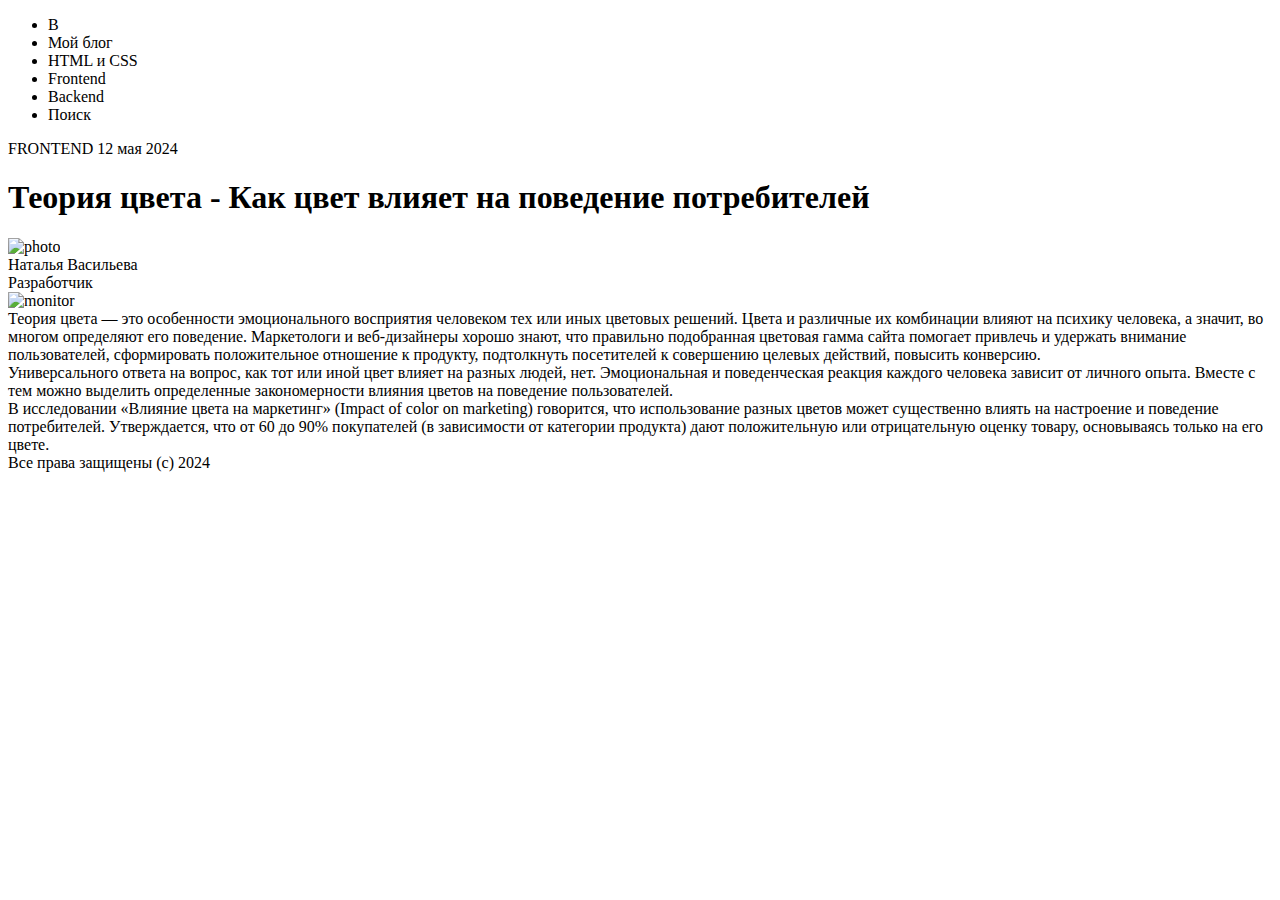
==== 1-Blog/index.html @ e9310d1b "semantic2" ====
<!doctype html>
<html lang="en">
<head>
    <meta charset="UTF-8">
    <meta name="viewport"
          content="width=device-width, user-scalable=no, initial-scale=1.0, maximum-scale=1.0, minimum-scale=1.0">
    <meta http-equiv="X-UA-Compatible" content="ie=edge">
    <title>1-Blog</title>
</head>
<body>
    <header>
        <nav>
            <ul>
                <li>B</li>
                <li>Мой блог</li>
                <li>HTML и CSS</li>
                <li>Frontend</li>
                <li>Backend</li>
                <li>Поиск</li>
             </ul>
        </nav>
    </header>

    <main>
        <article>
            <div>FRONTEND 12 мая 2024</div>
            <h1>Теория цвета - Как цвет влияет на поведение потребителей</h1>
            <div>
                <img src="#" alt="photo">
                <div>Наталья Васильева</div>
                <div>Разработчик</div>
            </div>

            <div>
                <img src="#" alt="monitor">
            </div>

            <div>Теория цвета — это особенности эмоционального восприятия человеком тех или иных цветовых решений. Цвета и различные их комбинации влияют на психику человека, а значит, во многом определяют его поведение. Маркетологи и веб-дизайнеры хорошо знают, что правильно подобранная цветовая гамма сайта помогает привлечь и удержать внимание пользователей, сформировать положительное отношение к продукту, подтолкнуть посетителей к совершению целевых действий, повысить конверсию.</div>
            <div>Универсального ответа на вопрос, как тот или иной цвет влияет на разных людей, нет. Эмоциональная и поведенческая реакция каждого человека зависит от личного опыта. Вместе с тем можно выделить определенные закономерности влияния цветов на поведение пользователей.</div>
            <div>В исследовании «Влияние цвета на маркетинг» (Impact of color on marketing) говорится, что использование разных цветов может существенно влиять на настроение и поведение потребителей. Утверждается, что от 60 до 90% покупателей (в зависимости от категории продукта) дают положительную или отрицательную оценку товару, основываясь только на его цвете.</div>
        </article>

    </main>

        <footer>
            <div>Все права защищены (c) 2024</div>
        </footer>
</body>
</html>
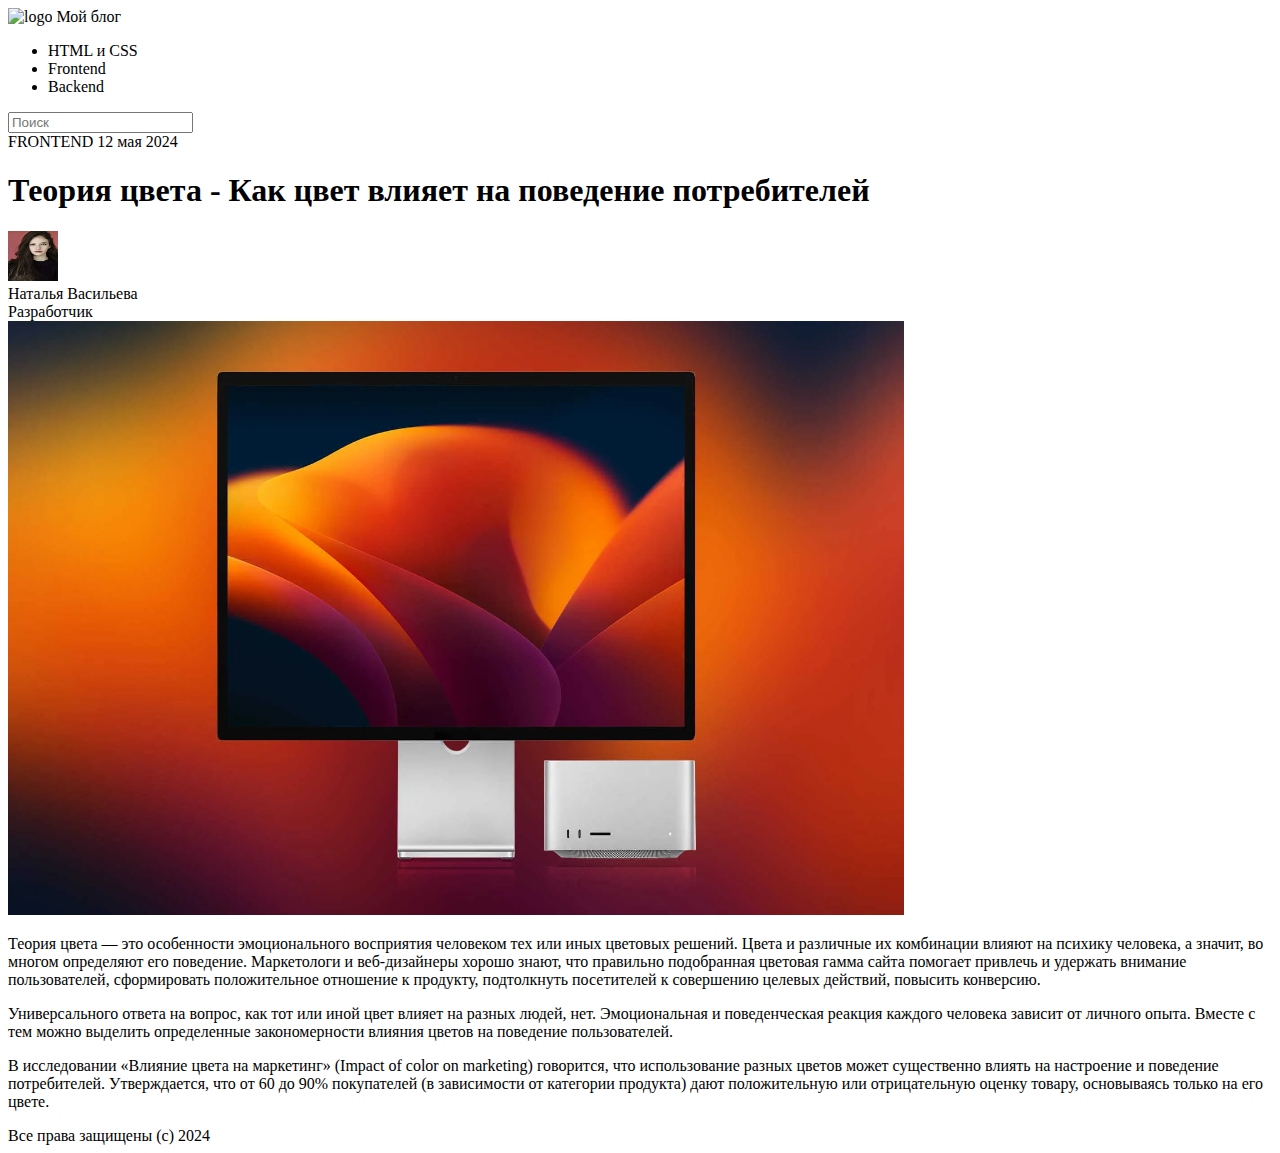
==== commit 7b4fa77c: "homework 1-blog" ====
--- a/1-Blog/index.html
+++ b/1-Blog/index.html
@@ -9,41 +9,59 @@
 </head>
 <body>
     <header>
+        <div>
+            <img src="#" alt="logo">
+            <span>Мой блог</span>
+        </div>
+
         <nav>
             <ul>
-                <li>B</li>
-                <li>Мой блог</li>
                 <li>HTML и CSS</li>
                 <li>Frontend</li>
                 <li>Backend</li>
-                <li>Поиск</li>
              </ul>
+            <form action="/search" method="get">
+                <div>
+                    <label for="search"></label>
+                    <input
+                            id="search"
+                            type="text"
+                            placeholder="Поиск"
+                            name="request"
+                    />
+                </div>
+            </form>
         </nav>
     </header>
 
     <main>
         <article>
             <div>FRONTEND 12 мая 2024</div>
+
             <h1>Теория цвета - Как цвет влияет на поведение потребителей</h1>
+
             <div>
-                <img src="#" alt="photo">
+                <img src="./images/avatar.png" alt="avatar"  width="50px" height="50px">
                 <div>Наталья Васильева</div>
                 <div>Разработчик</div>
             </div>
 
             <div>
-                <img src="#" alt="monitor">
+                <img src="./images/monitor_colors.png" alt="monitor and theory of colors" width="896px" height="594px">
             </div>
 
-            <div>Теория цвета — это особенности эмоционального восприятия человеком тех или иных цветовых решений. Цвета и различные их комбинации влияют на психику человека, а значит, во многом определяют его поведение. Маркетологи и веб-дизайнеры хорошо знают, что правильно подобранная цветовая гамма сайта помогает привлечь и удержать внимание пользователей, сформировать положительное отношение к продукту, подтолкнуть посетителей к совершению целевых действий, повысить конверсию.</div>
-            <div>Универсального ответа на вопрос, как тот или иной цвет влияет на разных людей, нет. Эмоциональная и поведенческая реакция каждого человека зависит от личного опыта. Вместе с тем можно выделить определенные закономерности влияния цветов на поведение пользователей.</div>
-            <div>В исследовании «Влияние цвета на маркетинг» (Impact of color on marketing) говорится, что использование разных цветов может существенно влиять на настроение и поведение потребителей. Утверждается, что от 60 до 90% покупателей (в зависимости от категории продукта) дают положительную или отрицательную оценку товару, основываясь только на его цвете.</div>
+            <div>
+                <p>Теория цвета — это особенности эмоционального восприятия человеком тех или иных цветовых решений. Цвета и различные их комбинации влияют на психику человека, а значит, во многом определяют его поведение. Маркетологи и веб-дизайнеры хорошо знают, что правильно подобранная цветовая гамма сайта помогает привлечь и удержать внимание пользователей, сформировать положительное отношение к продукту, подтолкнуть посетителей к совершению целевых действий, повысить конверсию.</p>
+                <p>Универсального ответа на вопрос, как тот или иной цвет влияет на разных людей, нет. Эмоциональная и поведенческая реакция каждого человека зависит от личного опыта. Вместе с тем можно выделить определенные закономерности влияния цветов на поведение пользователей.</p>
+                <p>В исследовании «Влияние цвета на маркетинг» (Impact of color on marketing) говорится, что использование разных цветов может существенно влиять на настроение и поведение потребителей. Утверждается, что от 60 до 90% покупателей (в зависимости от категории продукта) дают положительную или отрицательную оценку товару, основываясь только на его цвете.</p>
+            </div>
         </article>
 
     </main>
 
-        <footer>
-            <div>Все права защищены (c) 2024</div>
-        </footer>
+    <footer>
+        <div>Все права защищены (c) 2024</div>
+    </footer>
+
 </body>
 </html>
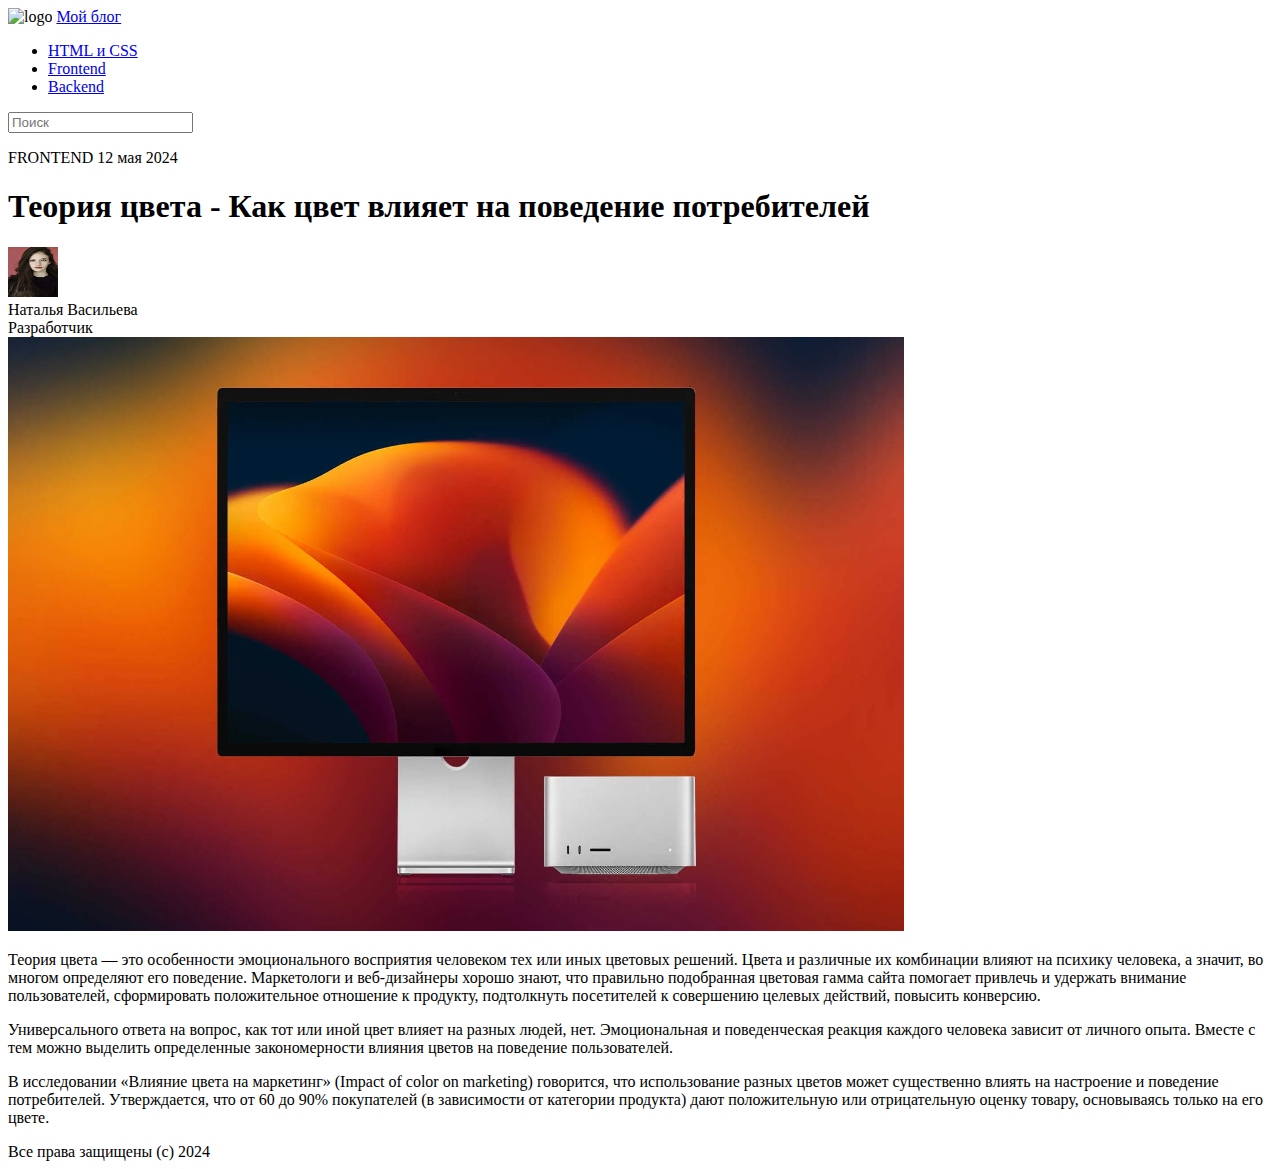
==== commit 90f03537: "edits" ====
--- a/1-Blog/index.html
+++ b/1-Blog/index.html
@@ -11,14 +11,14 @@
     <header>
         <div>
             <img src="#" alt="logo">
-            <span>Мой блог</span>
+            <a href="#">Мой блог</a>
         </div>
 
         <nav>
             <ul>
-                <li>HTML и CSS</li>
-                <li>Frontend</li>
-                <li>Backend</li>
+                <li><a href="#">HTML и CSS</a></li>
+                <li><a href="#">Frontend</a></li>
+                <li><a href="#">Backend</a></li>
              </ul>
             <form action="/search" method="get">
                 <div>
@@ -36,7 +36,7 @@
 
     <main>
         <article>
-            <div>FRONTEND 12 мая 2024</div>
+            <p>FRONTEND 12 мая 2024</p>
 
             <h1>Теория цвета - Как цвет влияет на поведение потребителей</h1>
 
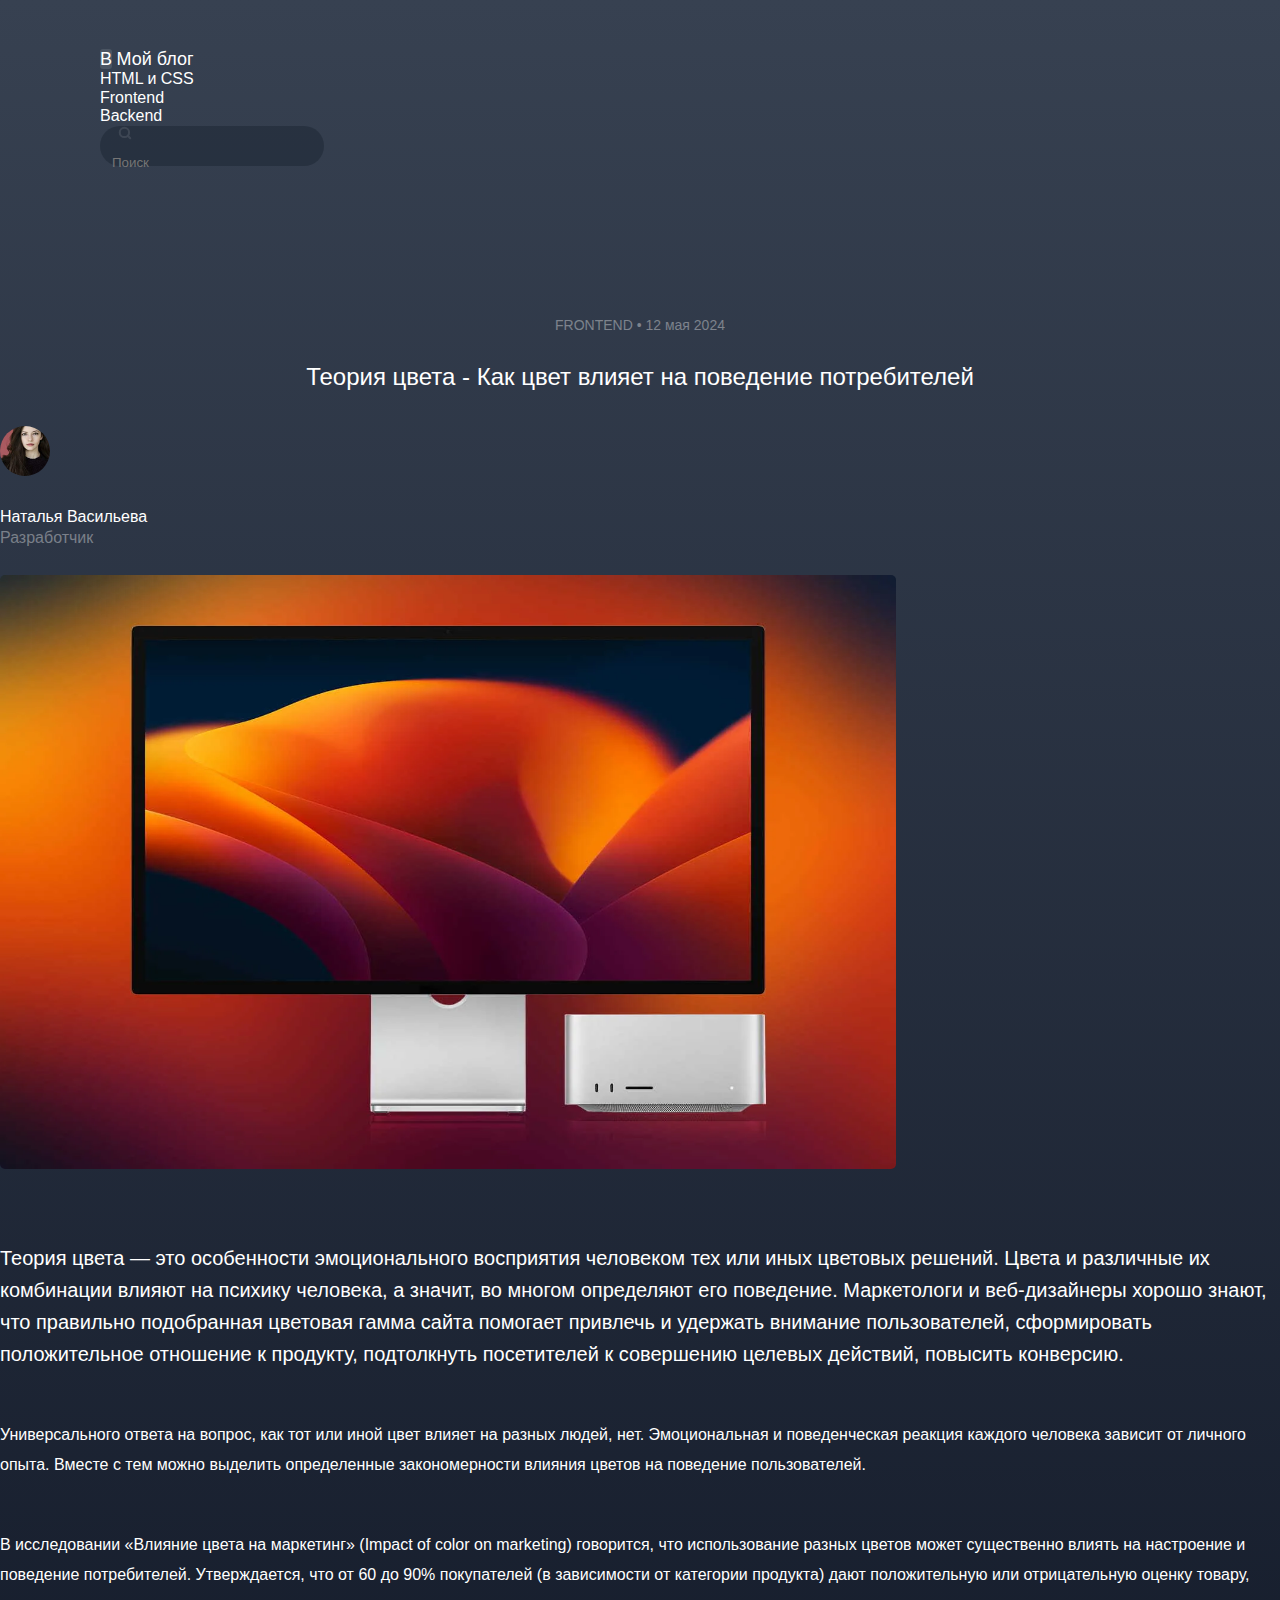
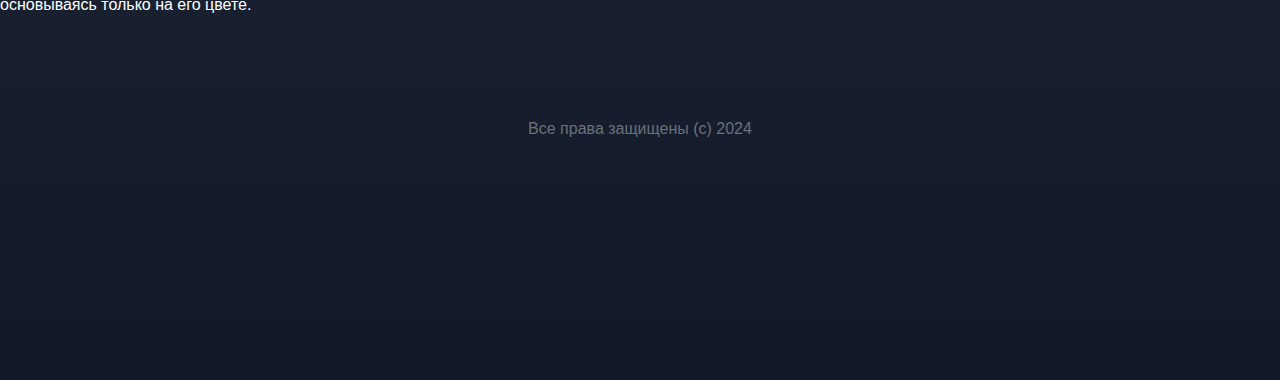
==== commit 2c7730a2: "homework-2" ====
--- a/1-Blog/index.html
+++ b/1-Blog/index.html
@@ -6,13 +6,16 @@
           content="width=device-width, user-scalable=no, initial-scale=1.0, maximum-scale=1.0, minimum-scale=1.0">
     <meta http-equiv="X-UA-Compatible" content="ie=edge">
     <title>1-Blog</title>
+    <link rel="stylesheet" href="./styles/styles.css">
 </head>
 <body>
     <header>
-        <div>
-            <img src="#" alt="logo">
-            <a href="#">Мой блог</a>
+        <a href="#">
+            <div>
+                <span class="logo">B</span>
+                <span class="text_logo">Мой блог</span>
         </div>
+        </a>
 
         <nav>
             <ul>
@@ -21,8 +24,9 @@
                 <li><a href="#">Backend</a></li>
              </ul>
             <form action="/search" method="get">
-                <div>
+                <div class="input-container">
                     <label for="search"></label>
+                    <img src="./images/search.svg" alt="search">
                     <input
                             id="search"
                             type="text"
@@ -36,31 +40,33 @@
 
     <main>
         <article>
-            <p>FRONTEND 12 мая 2024</p>
+            <div class="theme-date">
+                <span>FRONTEND</span> • <span>12 мая 2024</span>
+            </div>
 
             <h1>Теория цвета - Как цвет влияет на поведение потребителей</h1>
 
             <div>
-                <img src="./images/avatar.png" alt="avatar"  width="50px" height="50px">
-                <div>Наталья Васильева</div>
-                <div>Разработчик</div>
+                <img src="./images/avatar.png" alt="avatar" class="author-avatar">
+                <p class="author-name">Наталья Васильева</p>
+                <p class="author-title">Разработчик</p>
             </div>
 
             <div>
-                <img src="./images/monitor_colors.png" alt="monitor and theory of colors" width="896px" height="594px">
+                <img src="./images/monitor_colors.png" alt="monitor and theory of colors" class="img-monitor">
             </div>
 
             <div>
-                <p>Теория цвета — это особенности эмоционального восприятия человеком тех или иных цветовых решений. Цвета и различные их комбинации влияют на психику человека, а значит, во многом определяют его поведение. Маркетологи и веб-дизайнеры хорошо знают, что правильно подобранная цветовая гамма сайта помогает привлечь и удержать внимание пользователей, сформировать положительное отношение к продукту, подтолкнуть посетителей к совершению целевых действий, повысить конверсию.</p>
-                <p>Универсального ответа на вопрос, как тот или иной цвет влияет на разных людей, нет. Эмоциональная и поведенческая реакция каждого человека зависит от личного опыта. Вместе с тем можно выделить определенные закономерности влияния цветов на поведение пользователей.</p>
-                <p>В исследовании «Влияние цвета на маркетинг» (Impact of color on marketing) говорится, что использование разных цветов может существенно влиять на настроение и поведение потребителей. Утверждается, что от 60 до 90% покупателей (в зависимости от категории продукта) дают положительную или отрицательную оценку товару, основываясь только на его цвете.</p>
+                <p class="first-p">Теория цвета — это особенности эмоционального восприятия человеком тех или иных цветовых решений. Цвета и различные их комбинации влияют на психику человека, а значит, во многом определяют его поведение. Маркетологи и веб-дизайнеры хорошо знают, что правильно подобранная цветовая гамма сайта помогает привлечь и удержать внимание пользователей, сформировать положительное отношение к продукту, подтолкнуть посетителей к совершению целевых действий, повысить конверсию.</p>
+                <p class="second-p">Универсального ответа на вопрос, как тот или иной цвет влияет на разных людей, нет. Эмоциональная и поведенческая реакция каждого человека зависит от личного опыта. Вместе с тем можно выделить определенные закономерности влияния цветов на поведение пользователей.</p>
+                <p class="third-p">В исследовании «Влияние цвета на маркетинг» (Impact of color on marketing) говорится, что использование разных цветов может существенно влиять на настроение и поведение потребителей. Утверждается, что от 60 до 90% покупателей (в зависимости от категории продукта) дают положительную или отрицательную оценку товару, основываясь только на его цвете.</p>
             </div>
         </article>
 
     </main>
 
     <footer>
-        <div>Все права защищены (c) 2024</div>
+        <p>Все права защищены (c) 2024</p>
     </footer>
 
 </body>
--- a/1-Blog/styles/styles.css
+++ b/1-Blog/styles/styles.css
@@ -0,0 +1,148 @@
+body {
+    background: linear-gradient(180deg, #374151 0%, #111827 100%);
+    font-family: Roboto, sans-serif;
+    color: #FFFFFF;
+    margin: 0;
+}
+
+* {
+    box-sizing: border-box;
+}
+
+h1 {
+    font-size: 24px;
+    font-weight: 400;
+    line-height: 38px;
+    text-align: center;
+    margin: 0 0 30px 0;
+}
+
+header {
+    padding: 50px 100px;
+    margin-bottom: 90px;
+}
+
+nav ul {
+    list-style: none;
+    padding: 0;
+    margin: 0;
+}
+
+a {
+    text-decoration: none;
+    font-family: Roboto, sans-serif;
+    font-size: 16px;
+    font-weight: 400;
+    line-height: 18.75px;
+    color: #FFFFFF;
+}
+
+footer p {
+    margin: 0 0 242px 0;
+    text-align: center;
+    color: #FFFFFF60
+}
+
+input {
+    border: none;
+    background: transparent;
+    margin: 10px;
+    color: #FFFFFF60;
+}
+
+input:focus {
+    outline: none;
+    border: none;
+    color: #FFFFFF60;
+}
+
+.input-container {
+    background: #1F293799;
+    width: 224px;
+    height: 40px;
+    top: 71px;
+    left: 1036px;
+    border-radius: 100px;
+}
+
+.input-container img {
+    margin-left: 18px;
+}
+
+
+.logo {
+    background: #4B5563;
+    width: 35px;
+    height: 35px;
+    top: 72px;
+    left: 180px;
+    border-radius: 3px;
+    font-size: 18px;
+}
+
+.text_logo {
+    font-size: 18px;
+}
+
+.theme-date {
+    font-size: 14px;
+    font-weight: 400;
+    line-height: 38px;
+    text-align: center;
+    margin: 0 0 14px 0;
+    color: #FFFFFF60
+}
+
+.author-avatar {
+    width: 50px;
+    height: 50px;
+    top: 316px;
+    left: 640px;
+    border-radius: 25px;
+    object-fit: cover;
+    margin: 0 0 28px 0;
+}
+
+.author-name {
+    margin: 0 0 3px 0;
+}
+
+.author-title {
+    margin: 0 0 28px 0;
+    color: #FFFFFF60
+}
+
+.img-monitor {
+    width: 896px;
+    height: 594px;
+    top: 397px;
+    left: 272px;
+    border-radius: 5px;
+    object-fit: cover;
+    margin: 0 0 69px 0;
+}
+
+.first-p {
+    font-size: 20px;
+    font-weight: 400;
+    line-height: 32px;
+    margin: 0 0 50px 0;
+}
+
+.second-p {
+    font-size: 16px;
+    font-weight: 400;
+    line-height: 30px;
+    margin: 0 0 50px 0;
+}
+
+.third-p {
+    font-size: 16px;
+    font-weight: 400;
+    line-height: 30px;
+    margin: 0 0 100px 0;
+}
+
+
+
+
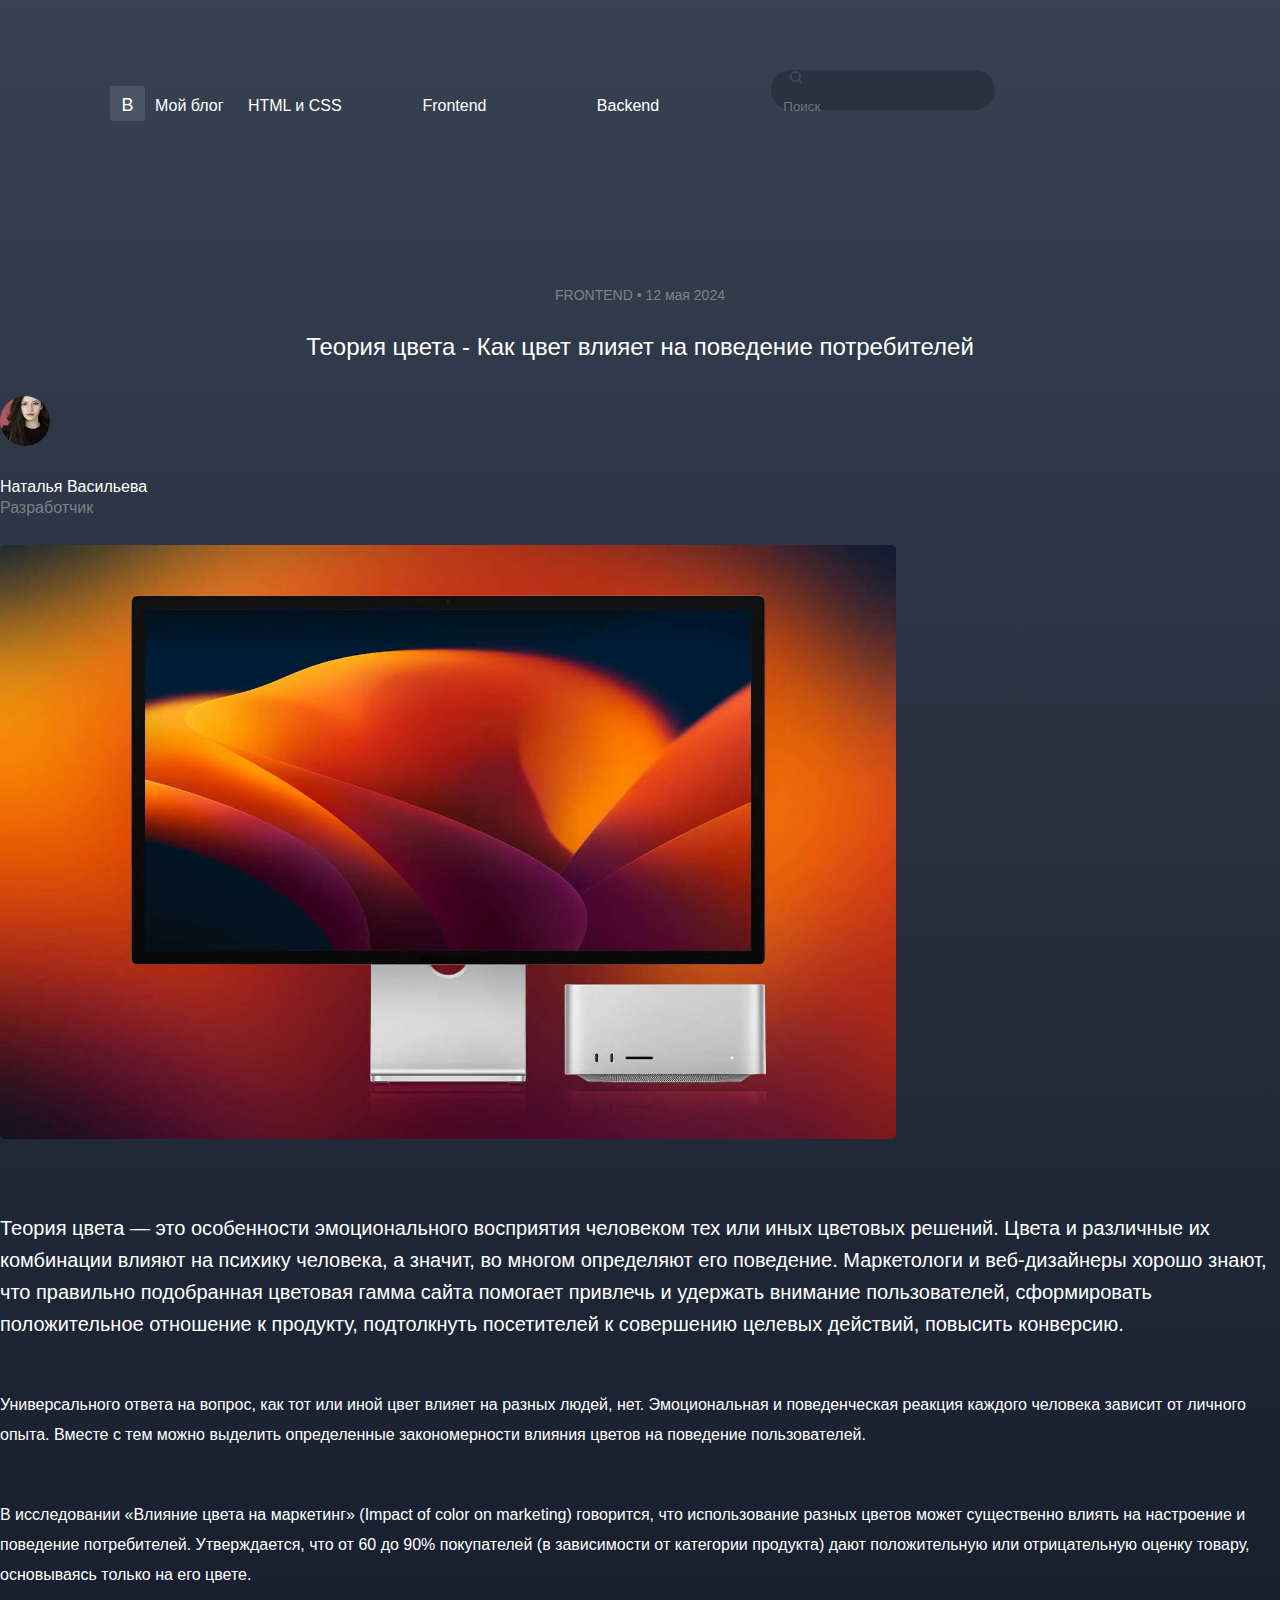
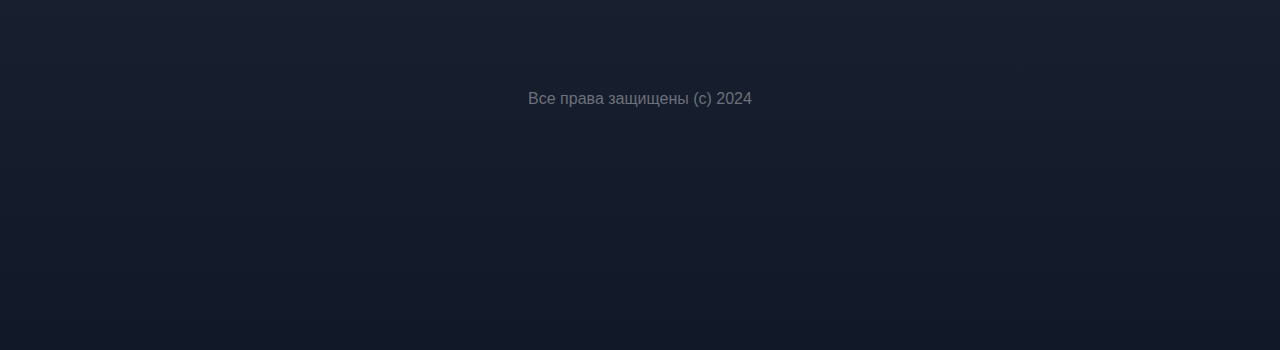
==== commit 04a34d74: "edits" ====
--- a/1-Blog/index.html
+++ b/1-Blog/index.html
@@ -10,20 +10,17 @@
 </head>
 <body>
     <header>
-        <a href="#">
-            <div>
-                <span class="logo">B</span>
-                <span class="text_logo">Мой блог</span>
-        </div>
-        </a>
+
+        <a href="#" class="logo-container"><p class="logo header-container">B</p>Мой блог</a>
 
         <nav>
             <ul>
-                <li><a href="#">HTML и CSS</a></li>
-                <li><a href="#">Frontend</a></li>
-                <li><a href="#">Backend</a></li>
+                <li class="header-container"><a href="#">HTML и CSS</a></li>
+                <li class="header-container"><a href="#">Frontend</a></li>
+                <li class="header-container"><a href="#">Backend</a></li>
              </ul>
-            <form action="/search" method="get">
+
+            <form action="/search" method="get" class="header-container">
                 <div class="input-container">
                     <label for="search"></label>
                     <img src="./images/search.svg" alt="search">
--- a/1-Blog/styles/styles.css
+++ b/1-Blog/styles/styles.css
@@ -22,10 +22,22 @@
     margin-bottom: 90px;
 }
 
+.header-container {
+    display: inline-block;
+    margin: 10px;
+    padding: 10px;
+    width: 150px;
+}
+
+nav {
+    display: inline-block;
+}
+
 nav ul {
     list-style: none;
     padding: 0;
     margin: 0;
+    display: inline-block;
 }
 
 a {
@@ -60,8 +72,6 @@
     background: #1F293799;
     width: 224px;
     height: 40px;
-    top: 71px;
-    left: 1036px;
     border-radius: 100px;
 }
 
@@ -74,10 +84,13 @@
     background: #4B5563;
     width: 35px;
     height: 35px;
-    top: 72px;
-    left: 180px;
     border-radius: 3px;
     font-size: 18px;
+    text-align: center;
+}
+
+.logo-container {
+    display: inline-block;
 }
 
 .text_logo {
@@ -96,8 +109,6 @@
 .author-avatar {
     width: 50px;
     height: 50px;
-    top: 316px;
-    left: 640px;
     border-radius: 25px;
     object-fit: cover;
     margin: 0 0 28px 0;
@@ -115,8 +126,6 @@
 .img-monitor {
     width: 896px;
     height: 594px;
-    top: 397px;
-    left: 272px;
     border-radius: 5px;
     object-fit: cover;
     margin: 0 0 69px 0;
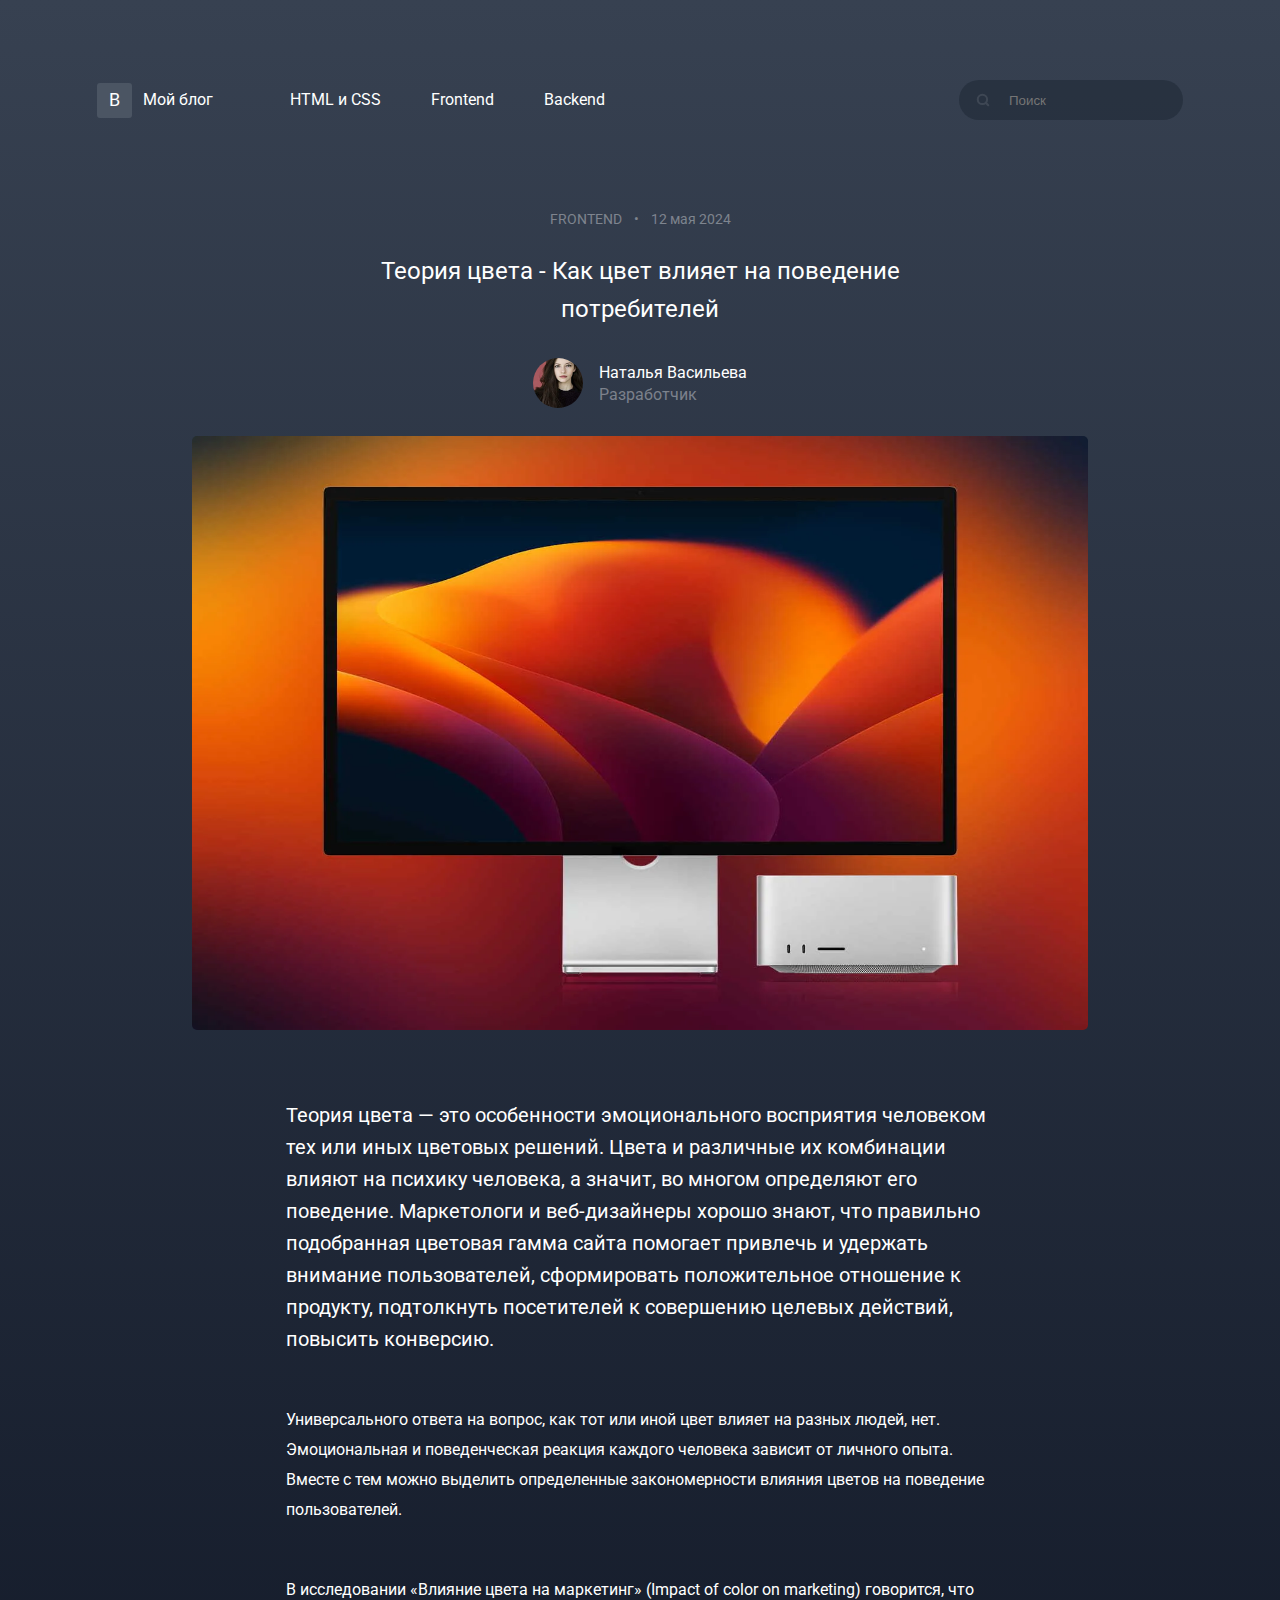
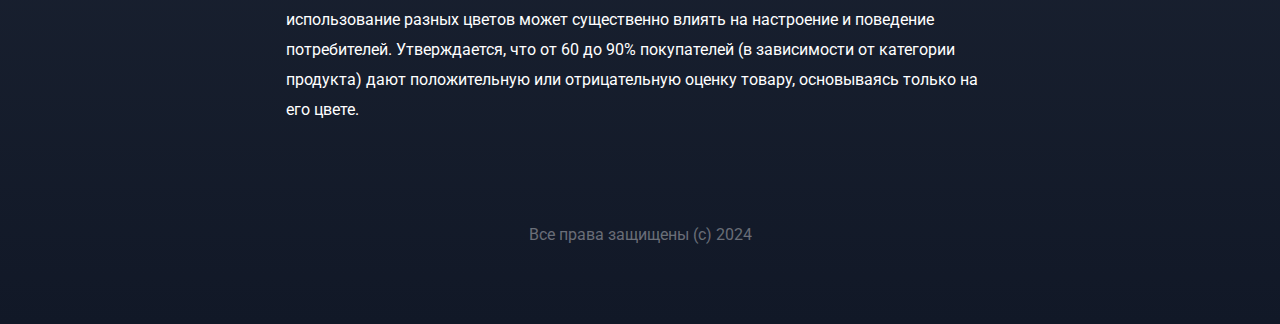
==== commit 052f3fb6: "flex hw" ====
--- a/1-Blog/index.html
+++ b/1-Blog/index.html
@@ -7,64 +7,86 @@
     <meta http-equiv="X-UA-Compatible" content="ie=edge">
     <title>1-Blog</title>
     <link rel="stylesheet" href="./styles/styles.css">
+    <link rel="preconnect" href="https://fonts.googleapis.com">
+    <link rel="preconnect" href="https://fonts.gstatic.com" crossorigin>
+    <link href="https://fonts.googleapis.com/css2?family=Open+Sans:ital,wght@0,300..800;1,300..800&family=Roboto:ital,wght@0,100;0,300;0,400;0,500;0,700;0,900;1,100;1,300;1,400;1,500;1,700;1,900&display=swap"
+          rel="stylesheet">
 </head>
 <body>
-    <header>
+<header>
 
-        <a href="#" class="logo-container"><p class="logo header-container">B</p>Мой блог</a>
+    <div class="menu-left">
+        <a href="#" class="logo-container">
+            <p class="logo">B</p>
+            Мой блог
+        </a>
 
         <nav>
             <ul>
-                <li class="header-container"><a href="#">HTML и CSS</a></li>
-                <li class="header-container"><a href="#">Frontend</a></li>
-                <li class="header-container"><a href="#">Backend</a></li>
-             </ul>
+                <li><a href="#">HTML и CSS</a></li>
+                <li><a href="#">Frontend</a></li>
+                <li><a href="#">Backend</a></li>
+            </ul>
+        </nav>
+    </div>
 
-            <form action="/search" method="get" class="header-container">
-                <div class="input-container">
-                    <label for="search"></label>
-                    <img src="./images/search.svg" alt="search">
-                    <input
-                            id="search"
-                            type="text"
-                            placeholder="Поиск"
-                            name="request"
-                    />
-                </div>
-            </form>
-        </nav>
-    </header>
+    <form action="/search" method="get">
+        <div class="input-container">
+            <label for="search"></label>
+            <img src="./images/search.svg" alt="search">
+            <input
+                    id="search"
+                    type="text"
+                    placeholder="Поиск"
+                    name="request"
+            />
+        </div>
+    </form>
 
-    <main>
-        <article>
-            <div class="theme-date">
-                <span>FRONTEND</span> • <span>12 мая 2024</span>
-            </div>
+</header>
 
-            <h1>Теория цвета - Как цвет влияет на поведение потребителей</h1>
+<main>
+    <article class="article-container">
+        <div class="theme-date">
+            <span>FRONTEND</span>•<span>12 мая 2024</span>
+        </div>
 
+        <h1>Теория цвета - Как цвет влияет на поведение<br/> потребителей</h1>
+
+        <section class="author-container">
+            <img src="./images/avatar.png" alt="avatar" class="author-avatar">
             <div>
-                <img src="./images/avatar.png" alt="avatar" class="author-avatar">
                 <p class="author-name">Наталья Васильева</p>
                 <p class="author-title">Разработчик</p>
             </div>
+        </section>
 
-            <div>
-                <img src="./images/monitor_colors.png" alt="monitor and theory of colors" class="img-monitor">
-            </div>
+        <div class="img-container">
+            <img src="./images/monitor_colors.png" alt="monitor and theory of colors" class="img-monitor">
+        </div>
 
-            <div>
-                <p class="first-p">Теория цвета — это особенности эмоционального восприятия человеком тех или иных цветовых решений. Цвета и различные их комбинации влияют на психику человека, а значит, во многом определяют его поведение. Маркетологи и веб-дизайнеры хорошо знают, что правильно подобранная цветовая гамма сайта помогает привлечь и удержать внимание пользователей, сформировать положительное отношение к продукту, подтолкнуть посетителей к совершению целевых действий, повысить конверсию.</p>
-                <p class="second-p">Универсального ответа на вопрос, как тот или иной цвет влияет на разных людей, нет. Эмоциональная и поведенческая реакция каждого человека зависит от личного опыта. Вместе с тем можно выделить определенные закономерности влияния цветов на поведение пользователей.</p>
-                <p class="third-p">В исследовании «Влияние цвета на маркетинг» (Impact of color on marketing) говорится, что использование разных цветов может существенно влиять на настроение и поведение потребителей. Утверждается, что от 60 до 90% покупателей (в зависимости от категории продукта) дают положительную или отрицательную оценку товару, основываясь только на его цвете.</p>
-            </div>
-        </article>
+        <div class="text-container">
+            <p>Теория цвета — это особенности эмоционального восприятия человеком тех или иных цветовых
+                решений. Цвета и различные их комбинации влияют на психику человека, а значит, во многом определяют его
+                поведение. Маркетологи и веб-дизайнеры хорошо знают, что правильно подобранная цветовая гамма сайта
+                помогает привлечь и удержать внимание пользователей, сформировать положительное отношение к продукту,
+                подтолкнуть посетителей к совершению целевых действий, повысить конверсию.</p>
+            <p>Универсального ответа на вопрос, как тот или иной цвет влияет на разных людей, нет.
+                Эмоциональная и поведенческая реакция каждого человека зависит от личного опыта. Вместе с тем можно
+                выделить определенные закономерности влияния цветов на поведение пользователей.</p>
+            <p>В исследовании «Влияние цвета на маркетинг» (Impact of color on marketing) говорится, что
+                использование разных цветов может существенно влиять на настроение и поведение потребителей.
+                Утверждается, что от 60 до 90% покупателей (в зависимости от категории продукта) дают положительную или
+                отрицательную оценку товару, основываясь только на его цвете.</p>
+        </div>
+    </article>
+</main>
 
-    </main>
-
-    <footer>
-        <p>Все права защищены (c) 2024</p>
-    </footer>
+<footer>
+    <p>Все права защищены (c) 2024</p>
+</footer>
 
 </body>
 </html>
+
+
--- a/1-Blog/styles/styles.css
+++ b/1-Blog/styles/styles.css
@@ -1,43 +1,68 @@
 body {
     background: linear-gradient(180deg, #374151 0%, #111827 100%);
-    font-family: Roboto, sans-serif;
+    font-family: "Roboto", sans-serif;
     color: #FFFFFF;
     margin: 0;
+    display: flex;
+    flex-direction: column;
+    justify-content: center;
+    align-items: center;
+    padding: 80px 0;
 }
 
 * {
     box-sizing: border-box;
 }
 
-h1 {
-    font-size: 24px;
-    font-weight: 400;
-    line-height: 38px;
-    text-align: center;
-    margin: 0 0 30px 0;
+header {
+    display: flex;
+    justify-content: space-around;
+    align-items: center;
+    width: 1440px;
+    margin: 0 0 80px;
 }
 
-header {
-    padding: 50px 100px;
-    margin-bottom: 90px;
+.logo {
+    background: #4B5563;
+    width: 35px;
+    height: 35px;
+    border-radius: 3px;
+    font-size: 18px;
+    display: flex;
+    justify-content: center;
+    align-items: center;
+    margin: 0;
 }
 
-.header-container {
-    display: inline-block;
-    margin: 10px;
-    padding: 10px;
-    width: 150px;
+.logo-container {
+    display: flex;
+    justify-content: center;
+    align-items: center;
+    gap: 11px;
+}
+
+.text_logo {
+    font-size: 18px;
+}
+
+.menu-left {
+    display: flex;
+    gap: 77px;
+    align-items: center;
 }
 
 nav {
-    display: inline-block;
+    display: flex;
+    justify-content: space-between;
+    gap: 50px;
 }
 
 nav ul {
     list-style: none;
+    display: flex;
+    gap: 50px;
+    margin: 0;
     padding: 0;
-    margin: 0;
-    display: inline-block;
 }
 
 a {
@@ -49,16 +74,9 @@
     color: #FFFFFF;
 }
 
-footer p {
-    margin: 0 0 242px 0;
-    text-align: center;
-    color: #FFFFFF60
-}
-
 input {
     border: none;
     background: transparent;
-    margin: 10px;
     color: #FFFFFF60;
 }
 
@@ -73,37 +91,21 @@
     width: 224px;
     height: 40px;
     border-radius: 100px;
+    display: flex;
+    align-items: center;
+    gap: 17px;
 }
 
-.input-container img {
-    margin-left: 18px;
+.author-container {
+    display: flex;
+    justify-content: center;
+    align-items: center;
+    gap: 16px;
+    margin: 0 0 28px 0;
 }
 
-
-.logo {
-    background: #4B5563;
-    width: 35px;
-    height: 35px;
-    border-radius: 3px;
-    font-size: 18px;
-    text-align: center;
-}
-
-.logo-container {
-    display: inline-block;
-}
-
-.text_logo {
-    font-size: 18px;
-}
-
-.theme-date {
-    font-size: 14px;
-    font-weight: 400;
-    line-height: 38px;
-    text-align: center;
-    margin: 0 0 14px 0;
-    color: #FFFFFF60
+.author-name {
+    margin: 0 0 3px 0;
 }
 
 .author-avatar {
@@ -111,16 +113,44 @@
     height: 50px;
     border-radius: 25px;
     object-fit: cover;
-    margin: 0 0 28px 0;
-}
-
-.author-name {
-    margin: 0 0 3px 0;
+    padding: 0;
 }
 
 .author-title {
-    margin: 0 0 28px 0;
+    color: #FFFFFF60;
+    margin: 0;
+}
+
+h1 {
+    font-size: 24px;
+    font-weight: 400;
+    line-height: 38px;
+    text-align: center;
+    margin: 0 0 30px 0;
+}
+
+.article-container {
+    width: 708px;
+    display: flex;
+    flex-direction: column;
+    justify-content: center;
+    align-items: center;
+}
+
+.theme-date {
+    display: flex;
+    gap: 12px;
+    font-size: 14px;
+    font-weight: 400;
+    line-height: 38px;
+    margin: 0 0 14px 0;
     color: #FFFFFF60
+}
+
+.img-container {
+    display: flex;
+    justify-content: center;
+    margin: 0 0 69px 0;
 }
 
 .img-monitor {
@@ -128,30 +158,32 @@
     height: 594px;
     border-radius: 5px;
     object-fit: cover;
-    margin: 0 0 69px 0;
 }
 
-.first-p {
-    font-size: 20px;
-    font-weight: 400;
-    line-height: 32px;
-    margin: 0 0 50px 0;
+.text-container {
+    display: flex;
+    flex-direction: column;
+    gap: 50px;
 }
 
-.second-p {
+.text-container p {
+    margin: 0;
     font-size: 16px;
     font-weight: 400;
     line-height: 30px;
-    margin: 0 0 50px 0;
 }
 
-.third-p {
-    font-size: 16px;
-    font-weight: 400;
-    line-height: 30px;
-    margin: 0 0 100px 0;
+.text-container p:first-child {
+    font-size: 20px;
+    line-height: 32px;
 }
 
+footer {
+    margin-top: 100px;
+}
 
-
-
+footer p {
+    margin: 0;
+    text-align: center;
+    color: #FFFFFF60
+}
